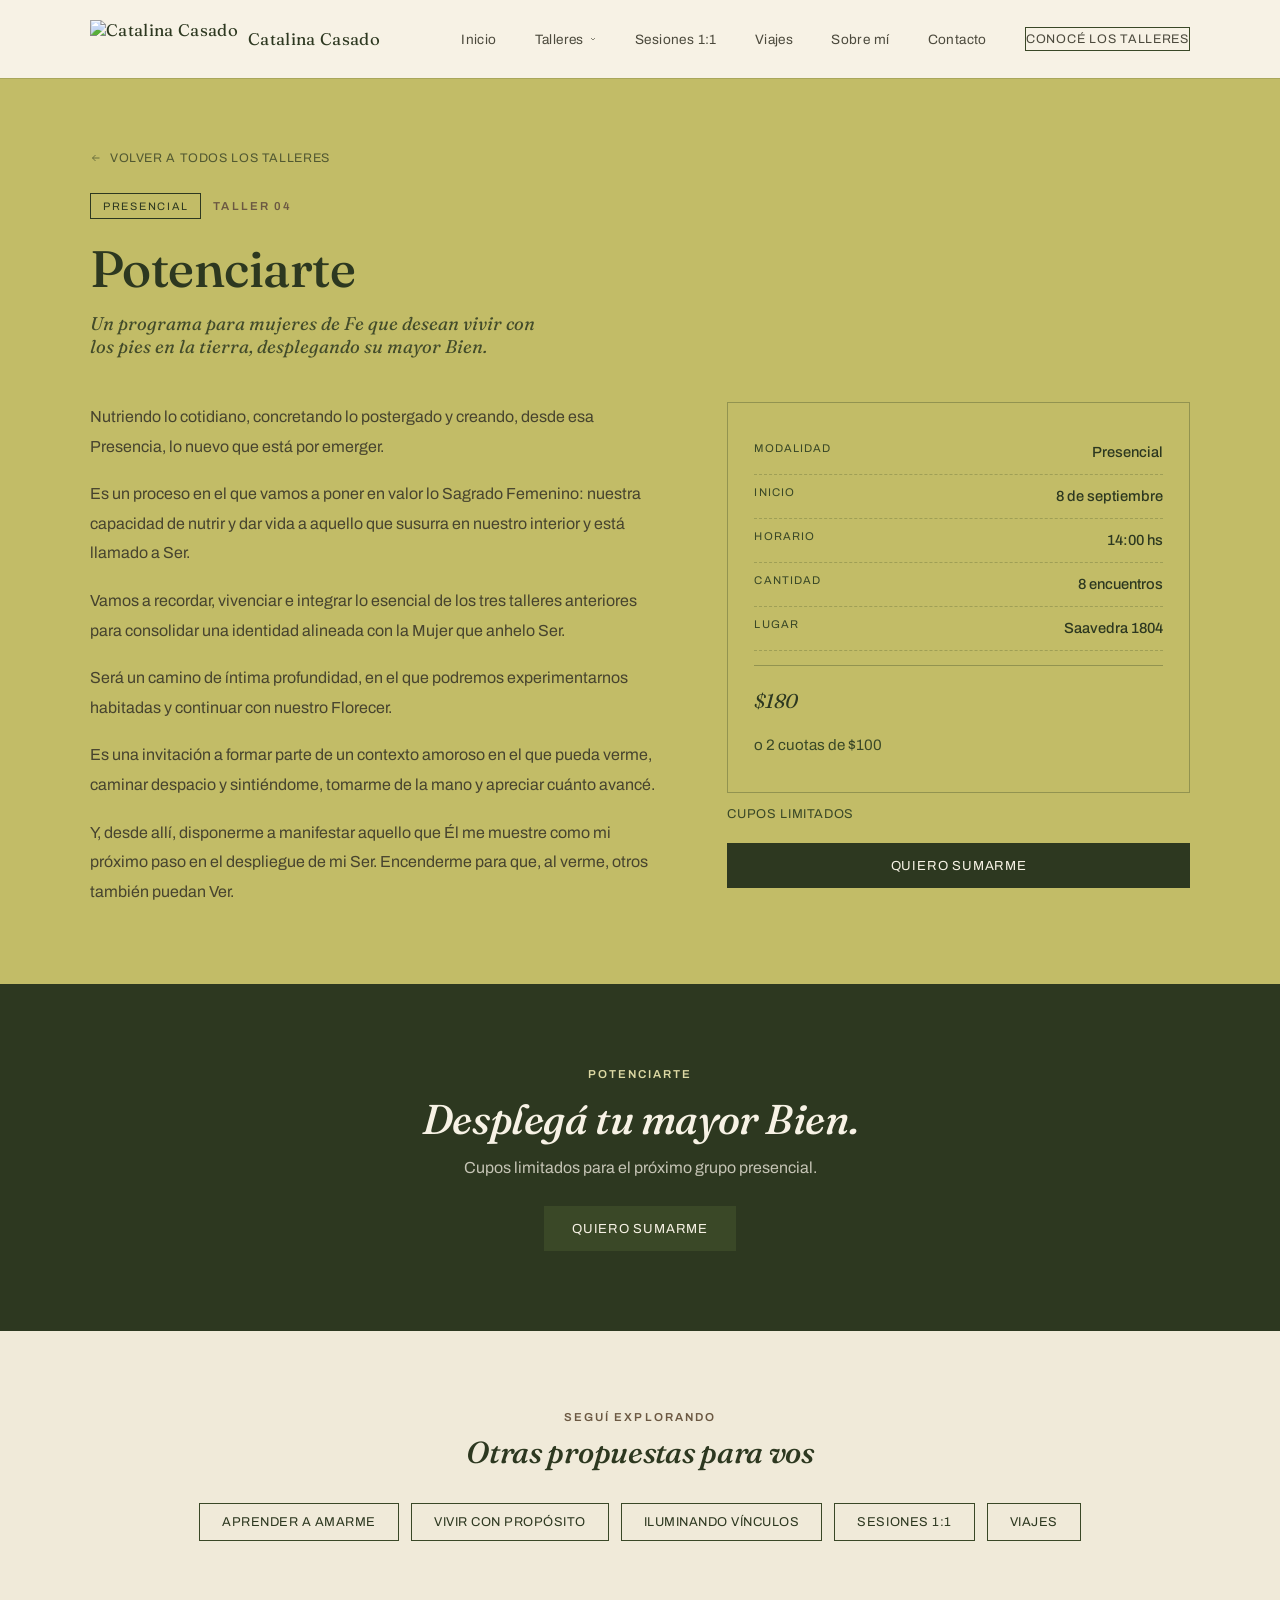
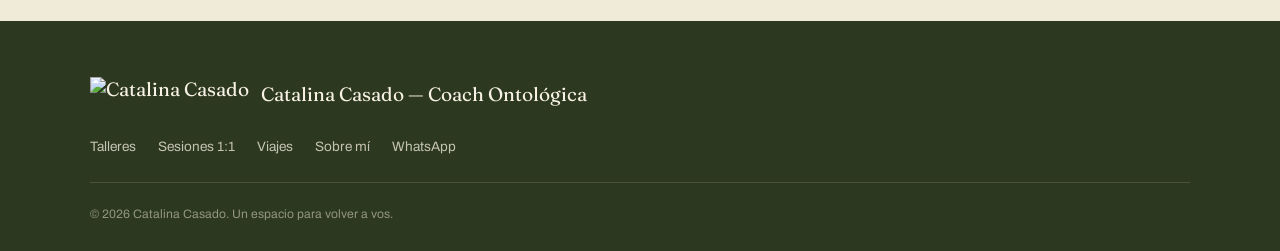
==== potenciarte.html @ c2f6a6dc "Add files via upload" ====
<!DOCTYPE html>
<html lang="es">
<head>
<meta charset="UTF-8">
<meta name="viewport" content="width=device-width, initial-scale=1.0">
<title>Potenciarte — Taller Presencial | Catalina Casado</title>
<meta name="description" content="Programa presencial para mujeres de Fe que desean vivir con los pies en la tierra y desplegar su mayor Bien. 8 encuentros en Saavedra 1804.">
<link rel="preconnect" href="https://fonts.googleapis.com">
<link rel="preconnect" href="https://fonts.gstatic.com" crossorigin>
<link href="https://fonts.googleapis.com/css2?family=Fraunces:ital,opsz,wght@0,9..144,300;0,9..144,400;0,9..144,500;0,9..144,600;1,9..144,400;1,9..144,500&family=Archivo:wght@400;500;600&display=swap" rel="stylesheet">
<link rel="stylesheet" href="styles.css">
</head>
<body>

<!-- ================= HEADER ================= -->
<header id="site-header">
  <div class="wrap">
    <a href="index.html" class="brand">
      <img src="images/logo-dark.png" alt="Catalina Casado">
      Catalina&nbsp;Casado
    </a>
    <nav class="desktop-nav">
      <a href="index.html">Inicio</a>
      <div class="has-dropdown">
        <a href="index.html#elegir">Talleres
          <svg class="caret" viewBox="0 0 24 24" fill="none" stroke="currentColor" stroke-width="2"><path d="M6 9l6 6 6-6"/></svg>
        </a>
        <div class="dropdown-panel">
          <a href="aprender-a-amarme.html">Aprender a AmarMe</a>
          <a href="vivir-con-proposito.html">Vivir con Propósito</a>
          <a href="iluminando-vinculos.html">Iluminando Vínculos</a>
          <a href="potenciarte.html">Potenciarte</a>
        </div>
      </div>
      <a href="sesiones-1-a-1.html">Sesiones 1:1</a>
      <a href="viajes.html">Viajes</a>
      <a href="index.html#sobre-mi">Sobre mí</a>
      <a href="#contacto">Contacto</a>
      <a href="https://wa.link/ipgfh4" target="_blank" rel="noopener" class="cta-ghost">Conocé los talleres</a>
    </nav>
    <button class="burger" id="burger" aria-label="Abrir menú">
      <span></span><span></span><span></span>
    </button>
  </div>
</header>

<div class="mobile-menu" id="mobile-menu">
  <a href="index.html" class="menu-link">Inicio</a>

  <span class="menu-label">Talleres</span>
  <div class="menu-sub">
    <a href="aprender-a-amarme.html">Aprender a AmarMe</a>
    <a href="vivir-con-proposito.html">Vivir con Propósito</a>
    <a href="iluminando-vinculos.html">Iluminando Vínculos</a>
    <a href="potenciarte.html">Potenciarte</a>
  </div>

  <a href="sesiones-1-a-1.html" class="menu-link">Sesiones 1:1</a>
  <a href="viajes.html" class="menu-link">Viajes</a>
  <a href="index.html#sobre-mi" class="menu-link">Sobre mí</a>
  <a href="#contacto" class="menu-link">Contacto</a>
  <a href="https://wa.link/ipgfh4" target="_blank" rel="noopener" class="cta-ghost">Conocé los talleres</a>
</div>

<div id="top"></div>

<!-- ================= HERO DEL TALLER ================= -->
<section class="page-hero taller mustard">
  <div class="wrap">
    <a href="index.html#elegir" class="back-link"><svg viewBox="0 0 24 24" fill="none" stroke="currentColor" stroke-width="1.5"><path d="M5 12h14M13 6l6 6-6 6"/></svg> Volver a todos los talleres</a>
    <div class="taller-head reveal">
      <div class="tag-row">
        <span class="badge">Presencial</span>
        <span class="eyebrow">Taller 04</span>
      </div>
      <h1 class="serif" style="font-size:clamp(2.2rem,6.5vw,3.2rem);font-weight:500;">Potenciarte</h1>
      <p class="subline">Un programa para mujeres de Fe que desean vivir con los pies en la tierra, desplegando su mayor Bien.</p>
    </div>

    <div class="taller-body">
      <div class="taller-left reveal">
        <div class="taller-text">
          <p>Nutriendo lo cotidiano, concretando lo postergado y creando, desde esa Presencia, lo nuevo que está por emerger.</p>
          <p>Es un proceso en el que vamos a poner en valor lo Sagrado Femenino: nuestra capacidad de nutrir y dar vida a aquello que susurra en nuestro interior y está llamado a Ser.</p>
          <p>Vamos a recordar, vivenciar e integrar lo esencial de los tres talleres anteriores para consolidar una identidad alineada con la Mujer que anhelo Ser.</p>
          <p>Será un camino de íntima profundidad, en el que podremos experimentarnos habitadas y continuar con nuestro Florecer.</p>
          <p>Es una invitación a formar parte de un contexto amoroso en el que pueda verme, caminar despacio y sintiéndome, tomarme de la mano y apreciar cuánto avancé.</p>
          <p>Y, desde allí, disponerme a manifestar aquello que Él me muestre como mi próximo paso en el despliegue de mi Ser. Encenderme para que, al verme, otros también puedan Ver.</p>
        </div>
      </div>

      <div class="taller-right reveal">
        <div class="details-card">
          <div class="drow"><span class="dlabel">Modalidad</span><span class="dval">Presencial</span></div>
          <div class="drow"><span class="dlabel">Inicio</span><span class="dval">8 de septiembre</span></div>
          <div class="drow"><span class="dlabel">Horario</span><span class="dval">14:00 hs</span></div>
          <div class="drow"><span class="dlabel">Cantidad</span><span class="dval">8 encuentros</span></div>
          <div class="drow"><span class="dlabel">Lugar</span><span class="dval">Saavedra 1804</span></div>
          <div class="price-line">$180<br><span style="font-size:.95rem;font-style:normal;font-family:'Archivo',sans-serif;color:var(--olive-dark);">o 2 cuotas de $100</span></div>
        </div>
        <p style="margin-top:14px;font-size:.8rem;letter-spacing:.05em;text-transform:uppercase;color:var(--olive-dark);">Cupos limitados</p>
        <a href="https://wa.link/ipgfh4" target="_blank" rel="noopener" class="btn-primary" style="margin-top:22px;width:100%;justify-content:center;background:var(--olive-darker);">
          Quiero sumarme
        </a>
      </div>
    </div>
  </div>
</section>

<!-- ================= CTA FINAL ================= -->
<section class="page-cta-band">
  <div class="wrap">
    <span class="eyebrow">Potenciarte</span>
    <h2>Desplegá tu mayor Bien.</h2>
    <p>Cupos limitados para el próximo grupo presencial.</p>
    <a href="https://wa.link/ipgfh4" target="_blank" rel="noopener" class="btn-primary">Quiero sumarme</a>
  </div>
</section>

<!-- ================= OTRAS PROPUESTAS ================= -->
<section class="more-props">
  <div class="wrap">
    <span class="eyebrow">Seguí explorando</span>
    <h3>Otras propuestas para vos</h3>
    <div class="prop-links">
      <a class="prop-pill" href="aprender-a-amarme.html">Aprender a AmarMe</a>
      <a class="prop-pill" href="vivir-con-proposito.html">Vivir con Propósito</a>
      <a class="prop-pill" href="iluminando-vinculos.html">Iluminando Vínculos</a>
      <a class="prop-pill" href="sesiones-1-a-1.html">Sesiones 1:1</a>
      <a class="prop-pill" href="viajes.html">Viajes</a>
    </div>
  </div>
</section>

<!-- ================= FOOTER ================= -->
<footer id="contacto">
  <div class="wrap">
    <div class="fbrand">
      <img src="images/logo-white.png" alt="Catalina Casado">
      Catalina Casado — Coach Ontológica
    </div>
    <nav>
      <a href="index.html#elegir">Talleres</a>
      <a href="sesiones-1-a-1.html">Sesiones 1:1</a>
      <a href="viajes.html">Viajes</a>
      <a href="index.html#sobre-mi">Sobre mí</a>
      <a href="https://wa.link/ipgfh4" target="_blank" rel="noopener">WhatsApp</a>
    </nav>
    <div class="bottom">
      <span>© 2026 Catalina Casado. Un espacio para volver a vos.</span>
    </div>
  </div>
</footer>

<!-- ================= WHATSAPP FLOAT ================= -->
<a href="https://wa.link/ipgfh4" target="_blank" rel="noopener" class="wa-float" aria-label="Escribinos por WhatsApp">
  <svg viewBox="0 0 24 24" fill="currentColor"><path d="M12.04 2C6.58 2 2.13 6.45 2.13 11.91c0 1.75.46 3.45 1.32 4.95L2.05 22l5.25-1.38a9.9 9.9 0 0 0 4.74 1.2h.01c5.46 0 9.9-4.45 9.9-9.91 0-2.65-1.03-5.14-2.9-7.01A9.87 9.87 0 0 0 12.04 2zm5.8 14.1c-.24.68-1.4 1.3-1.93 1.36-.5.06-1.1.09-1.78-.11a16.3 16.3 0 0 1-1.6-.6c-2.8-1.2-4.63-4.04-4.77-4.23-.14-.19-1.14-1.52-1.14-2.9 0-1.38.72-2.06.98-2.34.26-.28.56-.35.75-.35.19 0 .38 0 .54.01.18.01.42-.07.65.5.24.58.8 2 .87 2.14.07.14.12.31.02.5-.1.19-.15.31-.3.48-.15.17-.3.37-.44.5-.14.14-.3.29-.13.57.17.28.75 1.24 1.62 2.01 1.11.99 2.05 1.3 2.33 1.44.28.14.45.12.61-.07.17-.19.7-.82.89-1.1.19-.28.38-.23.63-.14.26.1 1.65.78 1.93.92.28.14.47.21.54.33.07.12.07.68-.17 1.36z"/></svg>
</a>

<script src="script.js"></script>
</body>
</html>
---- styles.css ----
:root{
    --olive-dark:#3a4827;
    --olive-darker:#2d3820;
    --mustard:#c2bc67;
    --mustard-soft:#dcd8a3;
    --cream:#f7f2e5;
    --cream-2:#f0ead9;
    --earth:#6b5842;
    --earth-2:#8a6f52;
    --ink:#2c2a22;
    --ink-soft:#4c4a3d;
    --line: rgba(58,72,39,0.18);
    --line-cream: rgba(247,242,229,0.28);
    --radius: 2px;
  }

  *{margin:0;padding:0;box-sizing:border-box;}
  html{scroll-behavior:smooth;}
  body{
    background:var(--cream);
    color:var(--ink);
    font-family:'Archivo', sans-serif;
    -webkit-font-smoothing:antialiased;
    overflow-x:hidden;
  }
  section{ scroll-margin-top: 84px; }

  h1,h2,h3,h4,.serif{
    font-family:'Fraunces', serif;
    font-weight:500;
    letter-spacing:-0.01em;
    color:var(--olive-darker);
  }

  img{max-width:100%;display:block;}
  a{color:inherit;text-decoration:none;}

  .eyebrow{
    font-family:'Archivo',sans-serif;
    font-size:.72rem;
    letter-spacing:.18em;
    text-transform:uppercase;
    color:var(--earth);
    font-weight:600;
  }

  .wrap{
    max-width:1180px;
    margin:0 auto;
    padding:0 24px;
  }

  /* ---------- reveal on scroll ---------- */
  .reveal{
    opacity:0;
    transform:translateY(22px);
    transition:opacity .9s cubic-bezier(.2,.7,.2,1), transform .9s cubic-bezier(.2,.7,.2,1);
  }
  .reveal.is-visible{opacity:1;transform:translateY(0);}
  @media (prefers-reduced-motion: reduce){
    .reveal{opacity:1;transform:none;transition:none;}
    html{scroll-behavior:auto;}
  }

  /* ---------- flourish signature ---------- */
  .flourish{
    width:26px;height:26px;
    display:inline-block;
    opacity:.85;
  }
  .flourish path{ fill:currentColor; }
  .divider{
    display:flex;
    align-items:center;
    gap:14px;
    color:var(--earth);
    margin:0 auto;
  }
  .divider .rule{
    flex:1;
    height:1px;
    background:var(--line);
    max-width:64px;
  }

  /* ================= HEADER ================= */
  header{
    position:fixed;top:0;left:0;right:0;
    z-index:100;
    background:var(--cream);
    box-shadow:0 1px 0 var(--line);
    transition:box-shadow .4s ease, padding .4s ease;
    padding:20px 0;
  }
  header.scrolled{
    box-shadow:0 1px 0 var(--line), 0 4px 16px rgba(45,56,32,0.06);
    padding:14px 0;
  }
  header .wrap{
    display:flex;align-items:center;justify-content:space-between;
  }
  .brand{
    display:flex;align-items:center;gap:10px;
    font-family:'Fraunces',serif;
    font-size:1.05rem;
    letter-spacing:.02em;
    color:var(--olive-darker);
  }
  .brand img{
    height:38px;width:auto;
    object-fit:contain;
    transition:height .4s ease;
  }
  header.scrolled .brand img{height:30px;}

  nav.desktop-nav{
    display:none;
    align-items:center;
    gap:38px;
    font-size:.85rem;
    letter-spacing:.03em;
  }
  nav.desktop-nav a{
    position:relative;
    padding:4px 0;
    color:var(--ink-soft);
  }
  nav.desktop-nav a::after{
    content:'';
    position:absolute;left:0;bottom:0;
    width:0%;height:1px;
    background:var(--olive-dark);
    transition:width .35s ease;
  }
  nav.desktop-nav a:hover::after{width:100%;}
  nav.desktop-nav a:hover{color:var(--olive-darker);}

  .cta-ghost{
    border:1px solid var(--olive-dark);
    padding:9px 20px;
    font-size:.78rem;
    letter-spacing:.06em;
    text-transform:uppercase;
    color:var(--olive-darker);
    transition:background .3s ease, color .3s ease;
    white-space:nowrap;
  }
  .cta-ghost:hover{background:var(--olive-dark);color:var(--cream);}

  .burger{
    display:flex;flex-direction:column;justify-content:center;gap:5px;
    width:30px;height:24px;
    background:none;border:none;cursor:pointer;
  }
  .burger span{
    display:block;height:1px;background:var(--olive-darker);width:100%;
    transition:transform .3s ease, opacity .3s ease;
  }
  .burger.open span:nth-child(1){transform:translateY(6px) rotate(45deg);}
  .burger.open span:nth-child(2){opacity:0;}
  .burger.open span:nth-child(3){transform:translateY(-6px) rotate(-45deg);}

  .mobile-menu{
    position:fixed;inset:0;
    background:var(--cream);
    z-index:99;
    display:flex;flex-direction:column;
    align-items:flex-start;justify-content:center;
    gap:28px;
    padding:40px;
    transform:translateY(-100%);
    transition:transform .5s cubic-bezier(.2,.7,.2,1);
  }
  .mobile-menu.open{transform:translateY(0);}
  .mobile-menu a{
    font-family:'Fraunces',serif;
    font-size:1.9rem;
    color:var(--olive-darker);
  }
  .mobile-menu .cta-ghost{margin-top:12px;font-size:.72rem;padding:12px 18px;white-space:normal;text-align:center;}

  /* ================= HERO ================= */
  .hero{
    padding-top:120px;
    display:flex;flex-direction:column;
  }
  .hero .wrap{
    display:flex;flex-direction:column;gap:36px;
  }
  .hero-copy{order:2;}
  .hero-copy h1{
    font-size:clamp(2.1rem, 6.5vw, 3.4rem);
    line-height:1.12;
    max-width:14ch;
    font-weight:500;
  }
  .hero-copy p{
    margin-top:22px;
    max-width:46ch;
    font-size:1.03rem;
    line-height:1.75;
    color:var(--ink-soft);
  }
  .hero-copy .btn-primary{margin-top:32px;}
  .hero-img{
    order:1;
    width:100%;
    overflow:hidden;
    aspect-ratio: 4/5;
  }
  .hero-img img{
    width:100%;height:100%;object-fit:cover;object-position:top center;
  }

  .btn-primary{
    display:inline-flex;align-items:center;gap:10px;
    background:var(--olive-dark);
    color:var(--cream);
    padding:15px 28px;
    font-size:.82rem;
    letter-spacing:.06em;
    text-transform:uppercase;
    transition:background .3s ease, transform .3s ease;
  }
  .btn-primary:hover{background:var(--olive-darker);transform:translateX(3px);}
  .btn-primary svg{width:14px;height:14px;flex-shrink:0;}

  .btn-line{
    display:inline-flex;align-items:center;gap:9px;
    font-size:.82rem;letter-spacing:.05em;text-transform:uppercase;
    color:var(--olive-darker);
    border-bottom:1px solid var(--olive-dark);
    padding-bottom:4px;
    transition:gap .3s ease, opacity .3s ease;
  }
  .btn-line:hover{gap:15px;}
  .btn-line.on-dark{color:var(--cream);border-color:var(--mustard-soft);}

  /* ================= INTRO ================= */
  .intro{padding:96px 0;}
  .intro .grid{
    display:flex;flex-direction:column;gap:44px;
  }
  .intro-img{aspect-ratio:4/5;overflow:hidden;}
  .intro-img img{width:100%;height:100%;object-fit:cover;object-position:top;}
  .intro-copy h2{
    font-size:clamp(1.7rem,4.5vw,2.3rem);
    margin-top:14px;
    font-style:italic;
    font-weight:400;
  }
  .intro-copy p{
    margin-top:24px;
    font-size:1.02rem;
    line-height:1.8;
    color:var(--ink-soft);
    max-width:52ch;
  }
  .intro-copy p.closing{
    margin-top:18px;
    font-family:'Fraunces',serif;
    font-style:italic;
    color:var(--olive-darker);
    font-size:1.15rem;
  }

  /* ================= SOBRE MÍ ================= */
  .about{
    padding:20px 0 100px;
  }
  .about-inner{
    max-width:640px;
    margin:0 auto;
    text-align:center;
  }
  .about-inner h2{
    font-size:clamp(1.9rem,5vw,2.5rem);
    font-style:italic;
    font-weight:500;
    margin-top:12px;
  }
  .about-inner p{
    margin-top:22px;
    font-size:1.03rem;
    line-height:1.85;
    color:var(--ink-soft);
    text-align:left;
  }

  /* ================= ELEGÍ TU TALLER ================= */
  .choose{
    background:var(--olive-dark);
    color:var(--cream);
    padding:96px 0 60px;
  }
  .choose .eyebrow{color:var(--mustard-soft);}
  .choose h2{
    color:var(--cream);
    font-size:clamp(1.9rem,5.5vw,2.7rem);
    max-width:16ch;
    margin-top:14px;
    font-weight:500;
    font-style:italic;
  }
  .taller-index{margin-top:56px;border-top:1px solid var(--line-cream);}
  .taller-row{
    border-bottom:1px solid var(--line-cream);
    padding:28px 0;
    display:flex;
    flex-direction:column;
    gap:14px;
    transition:padding .35s ease;
  }
  .taller-row .row-top{
    display:flex;align-items:baseline;gap:18px;
  }
  .taller-row .num{
    font-family:'Fraunces',serif;
    font-size:1rem;
    color:var(--mustard-soft);
    font-weight:400;
  }
  .taller-row h3{
    color:var(--cream);
    font-size:clamp(1.35rem,4vw,1.9rem);
    font-weight:500;
  }
  .taller-row .modality{
    font-size:.7rem;letter-spacing:.16em;text-transform:uppercase;
    color:var(--mustard-soft);
  }
  .taller-row .modality.online{color:#e7e3bd;font-weight:600;}
  .taller-row .row-bottom{
    display:flex;justify-content:space-between;align-items:center;
  }
  .taller-row:hover{padding-left:8px;}

  /* ================= TALLER DETAIL SECTIONS ================= */
  .taller{
    padding:96px 0;
  }
  .taller.cream{background:var(--cream);}
  .taller.beige{background:var(--cream-2);}
  .taller.olive{background:var(--olive-dark);color:var(--cream);}
  .taller.olive h2, .taller.olive h3{color:var(--cream);}
  .taller.mustard{background:var(--mustard);color:var(--olive-darker);}

  .taller-head{margin-bottom:44px;}
  .taller-head .tag-row{display:flex;gap:12px;align-items:center;margin-bottom:18px;flex-wrap:wrap;}
  .badge{
    font-size:.68rem;letter-spacing:.16em;text-transform:uppercase;
    padding:6px 12px;border:1px solid currentColor;
  }
  .badge.solid{background:var(--olive-dark);color:var(--cream);border-color:var(--olive-dark);}
  .taller-head h2{
    font-size:clamp(2rem,6vw,2.9rem);
    font-weight:500;
  }
  .taller-head .subline{
    font-family:'Fraunces',serif;
    font-style:italic;
    font-size:1.15rem;
    margin-top:12px;
    max-width:38ch;
    color:var(--earth);
  }
  .taller.olive .taller-head .subline{color:var(--mustard-soft);}
  .taller.mustard .taller-head .subline{color:var(--olive-darker);opacity:.85;}

  .taller-body{
    display:flex;flex-direction:column;gap:48px;
  }

  .details-card{
    border:1px solid var(--line);
    padding:28px 26px;
    font-size:.92rem;
    line-height:2.1;
  }
  .taller.olive .details-card{border-color:var(--line-cream);}
  .taller.mustard .details-card{border-color:rgba(58,72,39,0.35);}
  .details-card .drow{
    display:flex;justify-content:space-between;gap:16px;
    border-bottom:1px dashed var(--line);
    padding:6px 0;
  }
  .taller.olive .details-card .drow{border-bottom-color:var(--line-cream);}
  .taller.mustard .details-card .drow{border-bottom-color:rgba(58,72,39,0.25);}
  .details-card .drow:last-child{border-bottom:none;}
  .details-card .dlabel{
    font-size:.7rem;letter-spacing:.1em;text-transform:uppercase;
    color:var(--earth);
    flex-shrink:0;
  }
  .taller.olive .details-card .dlabel{color:var(--mustard-soft);}
  .taller.mustard .details-card .dlabel{color:var(--olive-dark);}
  .details-card .dval{text-align:right;font-weight:500;}
  .details-card .price-line{
    margin-top:14px;padding-top:14px;
    border-top:1px solid var(--line);
    font-family:'Fraunces',serif;
    font-size:1.25rem;
    font-style:italic;
  }
  .taller.olive .details-card .price-line{border-top-color:var(--line-cream);}
  .taller.mustard .details-card .price-line{border-top-color:rgba(58,72,39,0.35);}
  .discount-flag{
    display:inline-block;
    font-size:.65rem;letter-spacing:.1em;text-transform:uppercase;
    background:var(--earth);color:var(--cream);
    padding:3px 8px;margin-bottom:6px;
  }

  .taller-text p{
    font-size:1rem;line-height:1.85;
    color:var(--ink-soft);
    margin-bottom:18px;
  }
  .taller.olive .taller-text p{color:rgba(247,242,229,0.86);}
  .taller.mustard .taller-text p{color:rgba(44,42,34,0.82);}
  .taller-text ul{
    margin:22px 0;padding-left:0;list-style:none;
  }
  .taller-text ul li{
    position:relative;
    padding-left:22px;
    margin-bottom:13px;
    font-size:.98rem;
    line-height:1.65;
    color:var(--ink-soft);
  }
  .taller.olive .taller-text ul li{color:rgba(247,242,229,0.86);}
  .taller-text ul li::before{
    content:'—';
    position:absolute;left:0;top:0;
    color:var(--earth);
  }
  .taller.olive .taller-text ul li::before{color:var(--mustard-soft);}

  .taller-photo{
    aspect-ratio:4/5;overflow:hidden;
  }
  .taller-photo img{width:100%;height:100%;object-fit:cover;}

  .pull{
    font-family:'Fraunces',serif;font-style:italic;font-weight:400;
    font-size:clamp(1.4rem,4vw,1.9rem);
    line-height:1.5;
    text-align:center;
    max-width:22ch;
    margin:8px auto 0;
  }

  /* ================= FINAL CTA ================= */
  .final{
    position:relative;
    min-height:88vh;
    display:flex;align-items:flex-end;
    overflow:hidden;
  }
  .final img{
    position:absolute;inset:0;
    width:100%;height:100%;object-fit:cover;object-position:center 15%;
  }
  .final::after{
    content:'';
    position:absolute;inset:0;
    background:linear-gradient(180deg, rgba(30,38,22,0.62) 0%, rgba(30,38,22,0.58) 45%, rgba(24,30,17,0.93) 100%);
  }
  .final .wrap{position:relative;z-index:2;padding-bottom:80px;padding-top:80px;}
  .final h2{
    color:var(--cream);
    font-size:clamp(2.1rem,7vw,3.6rem);
    font-style:italic;
    font-weight:500;
    max-width:16ch;
  }
  .final p{
    color:var(--mustard-soft);
    margin-top:16px;
    font-size:1.05rem;
    max-width:36ch;
  }
  .final .btn-primary{margin-top:34px;background:var(--cream);color:var(--olive-darker);}
  .final .btn-primary:hover{background:var(--mustard-soft);}

  /* ================= FOOTER ================= */
  footer{
    background:var(--olive-darker);
    color:rgba(247,242,229,0.75);
    padding:56px 0 30px;
    font-size:.85rem;
  }
  footer .wrap{
    display:flex;flex-direction:column;gap:28px;
  }
  footer .fbrand{
    display:flex;align-items:center;gap:12px;
    font-family:'Fraunces',serif;font-size:1.2rem;color:var(--cream);
  }
  footer .fbrand img{height:34px;width:auto;object-fit:contain;}
  footer nav{display:flex;flex-wrap:wrap;gap:22px;}
  footer .bottom{
    display:flex;flex-direction:column;gap:10px;
    padding-top:24px;border-top:1px solid rgba(247,242,229,0.14);
    font-size:.76rem;color:rgba(247,242,229,0.5);
  }

  /* ================= WHATSAPP FLOAT (mobile) ================= */
  .wa-float{
    position:fixed;
    right:18px;bottom:18px;
    z-index:90;
    width:54px;height:54px;
    border-radius:50%;
    background:var(--olive-dark);
    display:flex;align-items:center;justify-content:center;
    box-shadow:0 6px 18px rgba(45,56,32,0.35);
    transition:transform .3s ease;
  }
  .wa-float:hover{transform:scale(1.06);}
  .wa-float svg{width:24px;height:24px;color:var(--cream);}
  @media (min-width:900px){
    .wa-float{display:none;}
  }

  /* ================= DESKTOP ================= */
  @media (min-width:900px){
    .wrap{padding:0 40px;}
    nav.desktop-nav{display:flex;}
    .burger{display:none;}

    .hero{padding-top:110px;min-height:100vh;display:flex;align-items:center;}
    .hero .wrap{
      flex-direction:row-reverse;
      align-items:center;
      gap:64px;
    }
    .hero-copy{order:0;flex:1;}
    .hero-img{order:0;flex:1;aspect-ratio:3/4;max-height:82vh;}

    .intro .grid{flex-direction:row;align-items:center;gap:80px;}
    .intro-img{flex:0 0 40%;}
    .intro-copy{flex:1;}

    .taller-index{margin-top:64px;}
    .taller-row{flex-direction:row;align-items:center;justify-content:space-between;padding:36px 0;}
    .taller-row .row-top{flex:1;}
    .taller-row .row-bottom{flex:0 0 auto;gap:26px;}

    .taller-body{flex-direction:row;gap:72px;align-items:flex-start;}
    .taller-body.reverse{flex-direction:row-reverse;}
    .taller-left{flex:1.1;}
    .taller-right{flex:0.9;position:sticky;top:110px;}
    .taller-photo{aspect-ratio:3/4;}

    .final{min-height:78vh;}
  }

  @media (min-width:1200px){
    .hero-copy h1{max-width:15ch;}
  }

/* ================================================================
   NUEVO — MULTI-PÁGINA: dropdown, testimonios, cross-nav, subpáginas
   ================================================================ */

/* ---------- header: dropdown "Talleres" (desktop) ---------- */
nav.desktop-nav .has-dropdown{position:relative;}
nav.desktop-nav .has-dropdown > a{display:inline-flex;align-items:center;gap:5px;}
nav.desktop-nav .has-dropdown .caret{width:8px;height:8px;transition:transform .3s ease;}
nav.desktop-nav .has-dropdown:hover .caret{transform:rotate(180deg);}
.dropdown-panel{
  position:absolute;top:100%;left:50%;transform:translateX(-50%) translateY(6px);
  background:var(--cream);
  border:1px solid var(--line);
  box-shadow:0 12px 30px rgba(45,56,32,0.10);
  padding:10px;
  min-width:220px;
  display:flex;flex-direction:column;
  opacity:0;visibility:hidden;
  transition:opacity .25s ease, transform .25s ease, visibility .25s ease;
  z-index:50;
}
nav.desktop-nav .has-dropdown:hover .dropdown-panel,
nav.desktop-nav .has-dropdown:focus-within .dropdown-panel{
  opacity:1;visibility:visible;transform:translateX(-50%) translateY(0);
}
.dropdown-panel a{
  padding:10px 14px;font-size:.82rem;color:var(--ink-soft);white-space:nowrap;
}
.dropdown-panel a::after{display:none;}
.dropdown-panel a:hover{background:var(--cream-2);color:var(--olive-darker);}

/* ---------- mobile menu: adjustments for more items ---------- */
.mobile-menu{
  justify-content:flex-start;
  overflow-y:auto;
  padding:110px 32px 40px;
  gap:18px;
}
.mobile-menu a.menu-link{font-size:1.5rem;}
.mobile-menu .menu-sub{
  display:flex;flex-direction:column;gap:14px;
  padding-left:6px;margin-top:-6px;margin-bottom:4px;
}
.mobile-menu .menu-sub a{
  font-family:'Archivo',sans-serif;
  font-size:.92rem;
  letter-spacing:.02em;
  color:var(--ink-soft);
}
.mobile-menu .menu-label{
  font-family:'Fraunces',serif;font-size:1.5rem;color:var(--olive-darker);
}

/* ---------- cross-nav: "otras propuestas" ---------- */
.more-props{
  padding:80px 0;
  background:var(--cream-2);
  text-align:center;
}
.more-props .eyebrow{display:block;}
.more-props h3{
  font-size:clamp(1.4rem,4vw,1.9rem);
  font-style:italic;font-weight:500;
  margin-top:10px;
}
.prop-links{
  display:flex;flex-wrap:wrap;justify-content:center;
  gap:12px;margin-top:32px;
}
.prop-pill{
  border:1px solid var(--olive-dark);
  padding:11px 22px;
  font-size:.8rem;letter-spacing:.04em;text-transform:uppercase;
  color:var(--olive-darker);
  transition:background .3s ease, color .3s ease;
}
.prop-pill:hover{background:var(--olive-dark);color:var(--cream);}

/* ---------- subpage hero (talleres individuales) ---------- */
.page-hero{
  padding:150px 0 60px;
}
.page-hero .back-link{
  display:inline-flex;align-items:center;gap:8px;
  font-size:.78rem;letter-spacing:.05em;text-transform:uppercase;
  color:inherit;opacity:.75;
  margin-bottom:28px;
}
.page-hero .back-link svg{width:12px;height:12px;transform:rotate(180deg);}
.page-hero .back-link:hover{opacity:1;}

/* ---------- CTA band (mid/final, sin foto) ---------- */
.page-cta-band{
  background:var(--olive-darker);
  color:var(--cream);
  padding:80px 0;
  text-align:center;
}
.page-cta-band .eyebrow{color:var(--mustard-soft);}
.page-cta-band h2{
  color:var(--cream);font-style:italic;font-weight:500;
  font-size:clamp(1.8rem,5vw,2.6rem);
  max-width:20ch;margin:12px auto 0;
}
.page-cta-band p{
  color:rgba(247,242,229,0.75);
  margin-top:14px;font-size:1rem;max-width:40ch;margin-left:auto;margin-right:auto;
}
.page-cta-band .btn-primary{margin-top:30px;}

/* ================= TESTIMONIOS (carrusel) ================= */
.testimonials{padding:90px 0;}
.testimonials.on-cream{background:var(--cream);}
.testimonials.on-beige{background:var(--cream-2);}
.testimonials-head{margin-bottom:40px;}
.testimonials-head h2{
  font-size:clamp(1.6rem,4.5vw,2.2rem);
  font-style:italic;font-weight:500;margin-top:10px;
}
.carousel-wrap{position:relative;}
.carousel{
  display:flex;gap:20px;
  overflow-x:auto;
  scroll-snap-type:x proximity;
  padding:6px 4px 22px;
  scrollbar-width:thin;
  scrollbar-color:var(--earth-2) transparent;
  margin:0 -24px;
  padding-left:24px;padding-right:24px;
}
.carousel::-webkit-scrollbar{height:5px;}
.carousel::-webkit-scrollbar-thumb{background:rgba(107,88,66,0.35);border-radius:4px;}
.t-card{
  flex:0 0 auto;
  width:82vw;
  max-width:340px;
  scroll-snap-align:start;
  background:var(--cream);
  border:1px solid var(--line);
  padding:26px 24px;
  display:flex;flex-direction:column;
}
.testimonials.on-beige .t-card{background:var(--cream);}
.t-mark{
  font-family:'Fraunces',serif;font-style:italic;font-size:2.2rem;
  color:var(--mustard);line-height:1;margin-bottom:6px;
}
.t-quote{
  font-size:.94rem;line-height:1.72;color:var(--ink-soft);
  display:-webkit-box;-webkit-line-clamp:7;-webkit-box-orient:vertical;overflow:hidden;
}
.t-card.expanded .t-quote{-webkit-line-clamp:unset;overflow:visible;}
.t-more{
  align-self:flex-start;margin-top:12px;
  font-size:.72rem;letter-spacing:.08em;text-transform:uppercase;
  color:var(--earth);border-bottom:1px solid var(--earth);padding-bottom:2px;
  background:none;border-top:none;border-left:none;border-right:none;
  cursor:pointer;font-family:'Archivo',sans-serif;
}
.t-more[hidden]{display:none;}
.t-name{
  margin-top:16px;padding-top:14px;border-top:1px solid var(--line);
  font-size:.72rem;letter-spacing:.14em;text-transform:uppercase;
  color:var(--olive-dark);font-weight:600;
}
.car-controls{
  display:flex;justify-content:center;gap:14px;margin-top:20px;
}
.car-btn{
  width:40px;height:40px;border-radius:50%;
  border:1px solid var(--olive-dark);
  background:none;color:var(--olive-darker);
  display:flex;align-items:center;justify-content:center;
  cursor:pointer;transition:background .3s ease, color .3s ease;
}
.car-btn:hover{background:var(--olive-dark);color:var(--cream);}
.car-btn svg{width:16px;height:16px;}

/* ================= VIAJES (sensorial) ================= */
.viaje-hero{
  position:relative;min-height:92vh;display:flex;align-items:flex-end;overflow:hidden;
}
.viaje-hero img{position:absolute;inset:0;width:100%;height:100%;object-fit:cover;object-position:center 25%;}
.viaje-hero::after{
  content:'';position:absolute;inset:0;
  background:linear-gradient(180deg, rgba(30,38,22,0.35) 0%, rgba(30,38,22,0.30) 50%, rgba(24,30,17,0.88) 100%);
}
.viaje-hero .wrap{position:relative;z-index:2;padding:150px 0 70px;}
.viaje-hero .eyebrow{color:var(--mustard-soft);}
.viaje-hero h1{
  color:var(--cream);font-style:italic;font-weight:500;
  font-size:clamp(2rem,6vw,3.2rem);max-width:16ch;margin-top:14px;
}
.viaje-hero p{color:rgba(247,242,229,0.82);margin-top:18px;max-width:44ch;font-size:1.02rem;line-height:1.7;}

.viaje-breath{padding:100px 0;text-align:center;}
.viaje-breath p{
  font-family:'Fraunces',serif;font-style:italic;font-weight:400;
  font-size:clamp(1.3rem,3.6vw,1.7rem);
  color:var(--olive-darker);
  max-width:26ch;margin:0 auto;line-height:1.55;
}

.viaje-experience{padding:90px 0;}
.viaje-experience.alt{background:var(--cream-2);}
.viaje-experience .wrap{
  display:flex;flex-direction:column;gap:20px;text-align:center;align-items:center;
}
.viaje-experience .dates{
  font-family:'Fraunces',serif;font-style:italic;
  font-size:clamp(1.5rem,4.5vw,2rem);
  color:var(--earth);
}
.viaje-experience h2{
  font-size:clamp(2rem,6vw,3rem);font-weight:500;
}
.viaje-experience p.lead{
  max-width:44ch;color:var(--ink-soft);font-size:1.02rem;line-height:1.75;
}

.viaje-photo-band{width:100%;overflow:hidden;max-height:78vh;}
.viaje-photo-band img{width:100%;height:100%;object-fit:cover;display:block;}

/* ================= SESIONES 1:1 ================= */
.sesiones-hero{padding:150px 0 0;}
.sesiones-hero .wrap.grid{
  display:flex;flex-direction:column;gap:40px;
}
.sesiones-img{aspect-ratio:4/5;overflow:hidden;}
.sesiones-img img{width:100%;height:100%;object-fit:cover;object-position:top;}
.sesiones-copy h1{
  font-size:clamp(2rem,6vw,2.9rem);font-style:italic;font-weight:500;margin-top:12px;
}
.sesiones-copy p{margin-top:20px;font-size:1.03rem;line-height:1.8;color:var(--ink-soft);max-width:48ch;}
.sesiones-copy .modality-line{
  margin-top:18px;font-size:.8rem;letter-spacing:.1em;text-transform:uppercase;color:var(--earth);
}
.sesiones-copy .btn-primary{margin-top:30px;}
.sesiones-bottom{padding:70px 0 100px;}

/* ================= HOME: teasers Sesiones / Viajes ================= */
.teasers{padding:90px 0;background:var(--cream-2);}
.teasers .wrap{display:flex;flex-direction:column;gap:20px;}
.teaser-card{
  border:1px solid var(--line);
  background:var(--cream);
  padding:40px 32px;
  display:flex;flex-direction:column;gap:14px;
}
.teaser-card .eyebrow{color:var(--earth);}
.teaser-card h3{font-size:clamp(1.5rem,4.5vw,1.9rem);font-style:italic;font-weight:500;}
.teaser-card p{color:var(--ink-soft);font-size:.98rem;line-height:1.7;max-width:46ch;}
.teaser-card .modality-line{font-size:.76rem;letter-spacing:.08em;text-transform:uppercase;color:var(--earth);}
.teaser-card .teaser-actions{display:flex;flex-wrap:wrap;gap:16px;align-items:center;margin-top:6px;}
.teaser-card.photo{padding:0;overflow:hidden;position:relative;min-height:340px;display:block;}
.teaser-card.photo img{width:100%;height:100%;object-fit:cover;position:absolute;inset:0;}
.teaser-card.photo::after{
  content:'';position:absolute;inset:0;
  background:linear-gradient(180deg, rgba(30,38,22,0.05) 0%, rgba(24,30,17,0.82) 100%);
}
.teaser-card.photo .teaser-inner{
  position:relative;z-index:2;height:100%;display:flex;flex-direction:column;justify-content:flex-end;padding:32px;
}
.teaser-card.photo .eyebrow{color:var(--mustard-soft);}
.teaser-card.photo h3, .teaser-card.photo p{color:var(--cream);}
.teaser-card.photo p{color:rgba(247,242,229,0.82);}

@media (min-width:900px){
  .teasers .wrap{flex-direction:row;align-items:stretch;}
  .teasers .teaser-card{flex:1;}

  .sesiones-hero .wrap.grid{flex-direction:row;align-items:center;gap:80px;}
  .sesiones-img{flex:0 0 42%;}
  .sesiones-copy{flex:1;}

  .t-card{width:340px;}

  .viaje-experience .wrap{max-width:640px;}
}
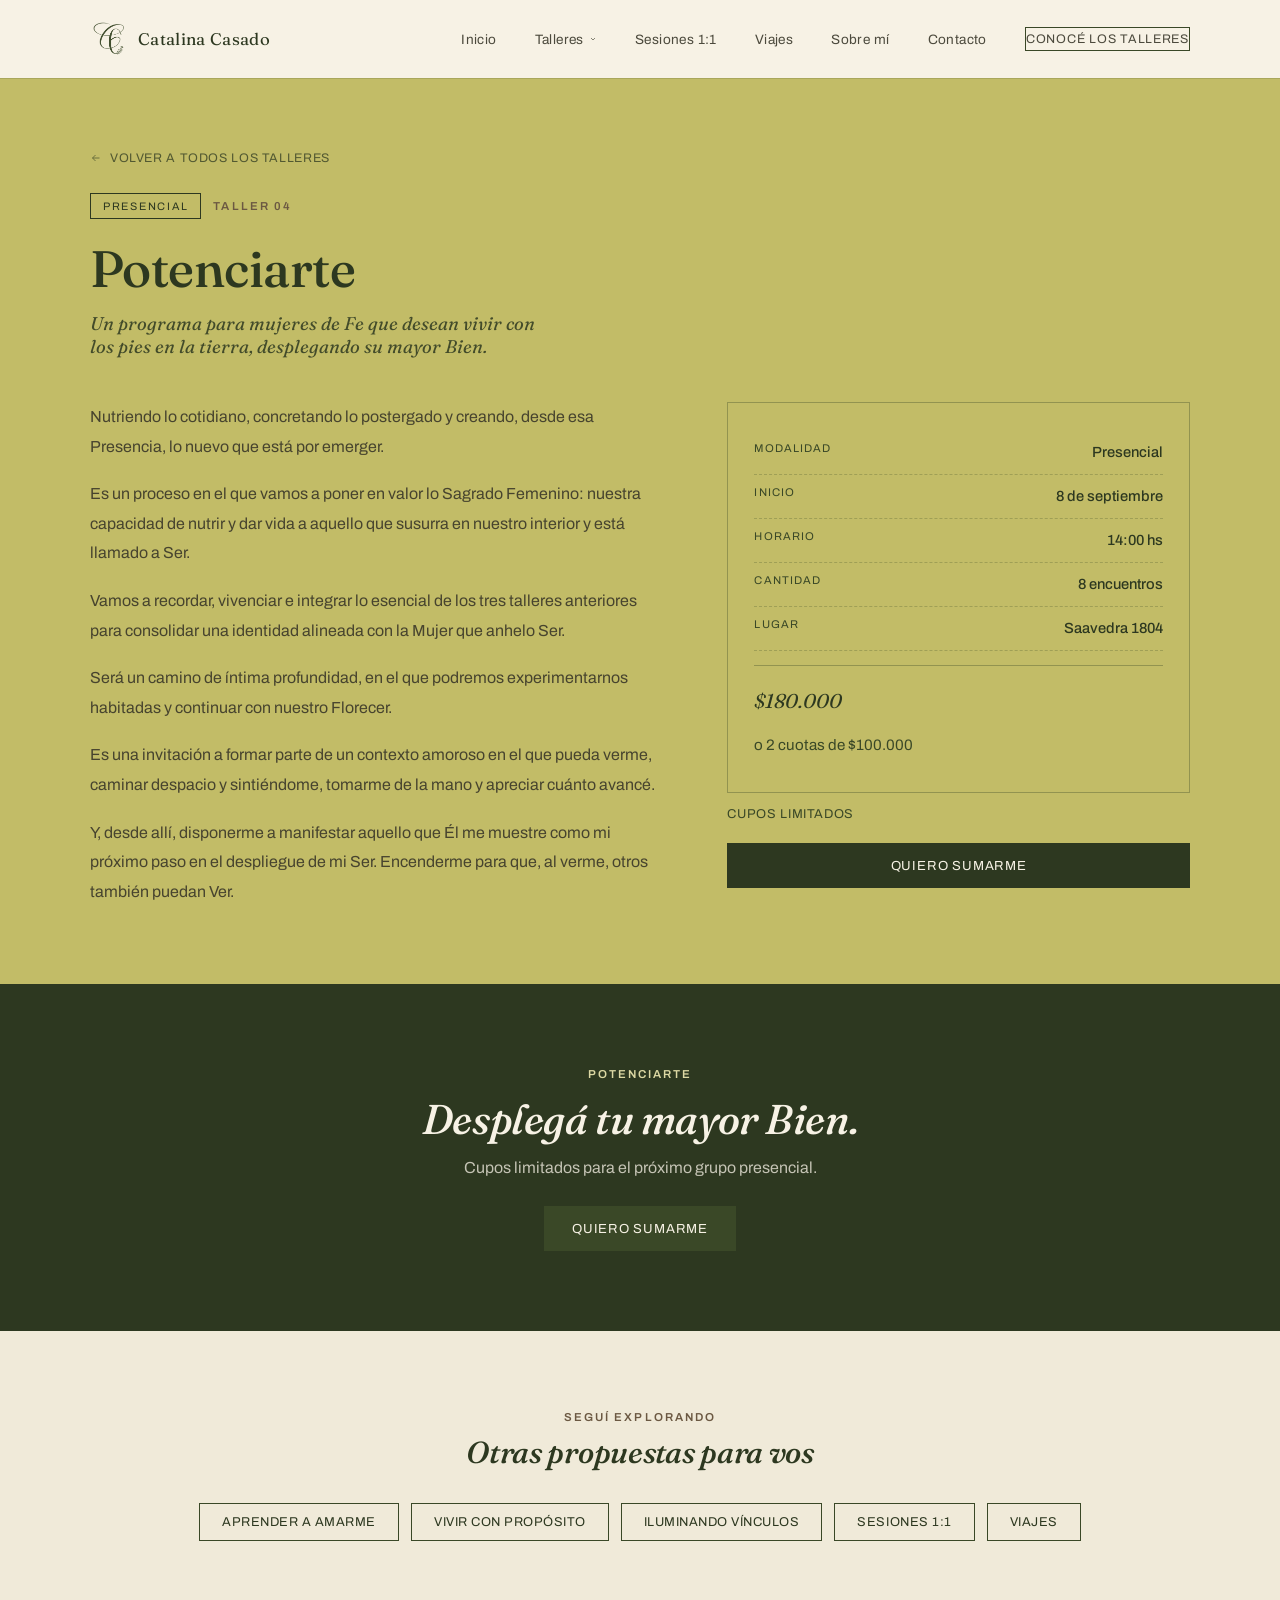
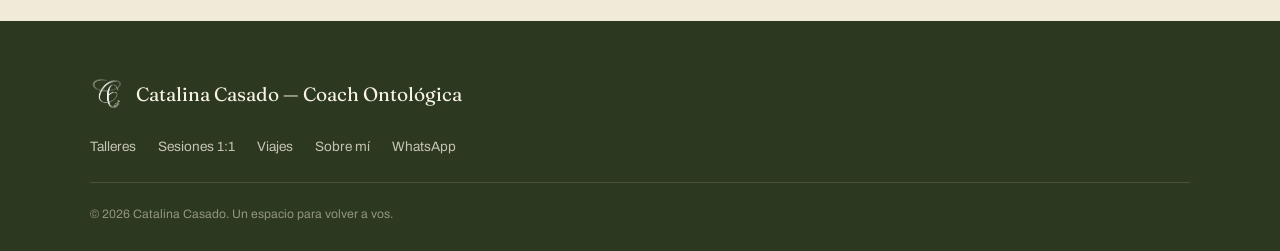
==== commit 6d42bae3: "Add files via upload" ====
--- a/potenciarte.html
+++ b/potenciarte.html
@@ -96,7 +96,7 @@
           <div class="drow"><span class="dlabel">Horario</span><span class="dval">14:00 hs</span></div>
           <div class="drow"><span class="dlabel">Cantidad</span><span class="dval">8 encuentros</span></div>
           <div class="drow"><span class="dlabel">Lugar</span><span class="dval">Saavedra 1804</span></div>
-          <div class="price-line">$180<br><span style="font-size:.95rem;font-style:normal;font-family:'Archivo',sans-serif;color:var(--olive-dark);">o 2 cuotas de $100</span></div>
+          <div class="price-line">$180.000<br><span style="font-size:.95rem;font-style:normal;font-family:'Archivo',sans-serif;color:var(--olive-dark);">o 2 cuotas de $100.000</span></div>
         </div>
         <p style="margin-top:14px;font-size:.8rem;letter-spacing:.05em;text-transform:uppercase;color:var(--olive-dark);">Cupos limitados</p>
         <a href="https://wa.link/ipgfh4" target="_blank" rel="noopener" class="btn-primary" style="margin-top:22px;width:100%;justify-content:center;background:var(--olive-darker);">
--- a/styles.css
+++ b/styles.css
@@ -741,18 +741,20 @@
 
 /* ================= VIAJES (sensorial) ================= */
 .viaje-hero{
-  position:relative;min-height:92vh;display:flex;align-items:flex-end;overflow:hidden;
-}
-.viaje-hero img{position:absolute;inset:0;width:100%;height:100%;object-fit:cover;object-position:center 25%;}
+  position:relative;overflow:hidden;
+  display:flex;align-items:flex-end;
+  aspect-ratio:4/5;
+}
+.viaje-hero img{position:absolute;inset:0;width:100%;height:100%;object-fit:cover;object-position:center 40%;}
 .viaje-hero::after{
   content:'';position:absolute;inset:0;
-  background:linear-gradient(180deg, rgba(30,38,22,0.35) 0%, rgba(30,38,22,0.30) 50%, rgba(24,30,17,0.88) 100%);
-}
-.viaje-hero .wrap{position:relative;z-index:2;padding:150px 0 70px;}
+  background:linear-gradient(180deg, rgba(30,38,22,0.30) 0%, rgba(30,38,22,0.22) 45%, rgba(24,30,17,0.88) 100%);
+}
+.viaje-hero .wrap{position:relative;z-index:2;padding:150px 0 50px;}
 .viaje-hero .eyebrow{color:var(--mustard-soft);}
 .viaje-hero h1{
   color:var(--cream);font-style:italic;font-weight:500;
-  font-size:clamp(2rem,6vw,3.2rem);max-width:16ch;margin-top:14px;
+  font-size:clamp(1.8rem,6vw,3.2rem);max-width:16ch;margin-top:14px;
 }
 .viaje-hero p{color:rgba(247,242,229,0.82);margin-top:18px;max-width:44ch;font-size:1.02rem;line-height:1.7;}
 
@@ -781,8 +783,8 @@
   max-width:44ch;color:var(--ink-soft);font-size:1.02rem;line-height:1.75;
 }
 
-.viaje-photo-band{width:100%;overflow:hidden;max-height:78vh;}
-.viaje-photo-band img{width:100%;height:100%;object-fit:cover;display:block;}
+.viaje-photo-band{width:100%;overflow:hidden;aspect-ratio:4/5;}
+.viaje-photo-band img{width:100%;height:100%;object-fit:cover;object-position:center 55%;display:block;}
 
 /* ================= SESIONES 1:1 ================= */
 .sesiones-hero{padding:150px 0 0;}
@@ -839,4 +841,10 @@
   .t-card{width:340px;}
 
   .viaje-experience .wrap{max-width:640px;}
-}
+
+  .viaje-hero{aspect-ratio:5/4;max-height:760px;width:100%;}
+  .viaje-hero img{object-position:center 68%;}
+  .viaje-hero .wrap{padding:170px 0 60px;}
+  .viaje-photo-band{aspect-ratio:5/4;max-height:640px;width:100%;}
+  .viaje-photo-band img{object-position:center 68%;}
+}
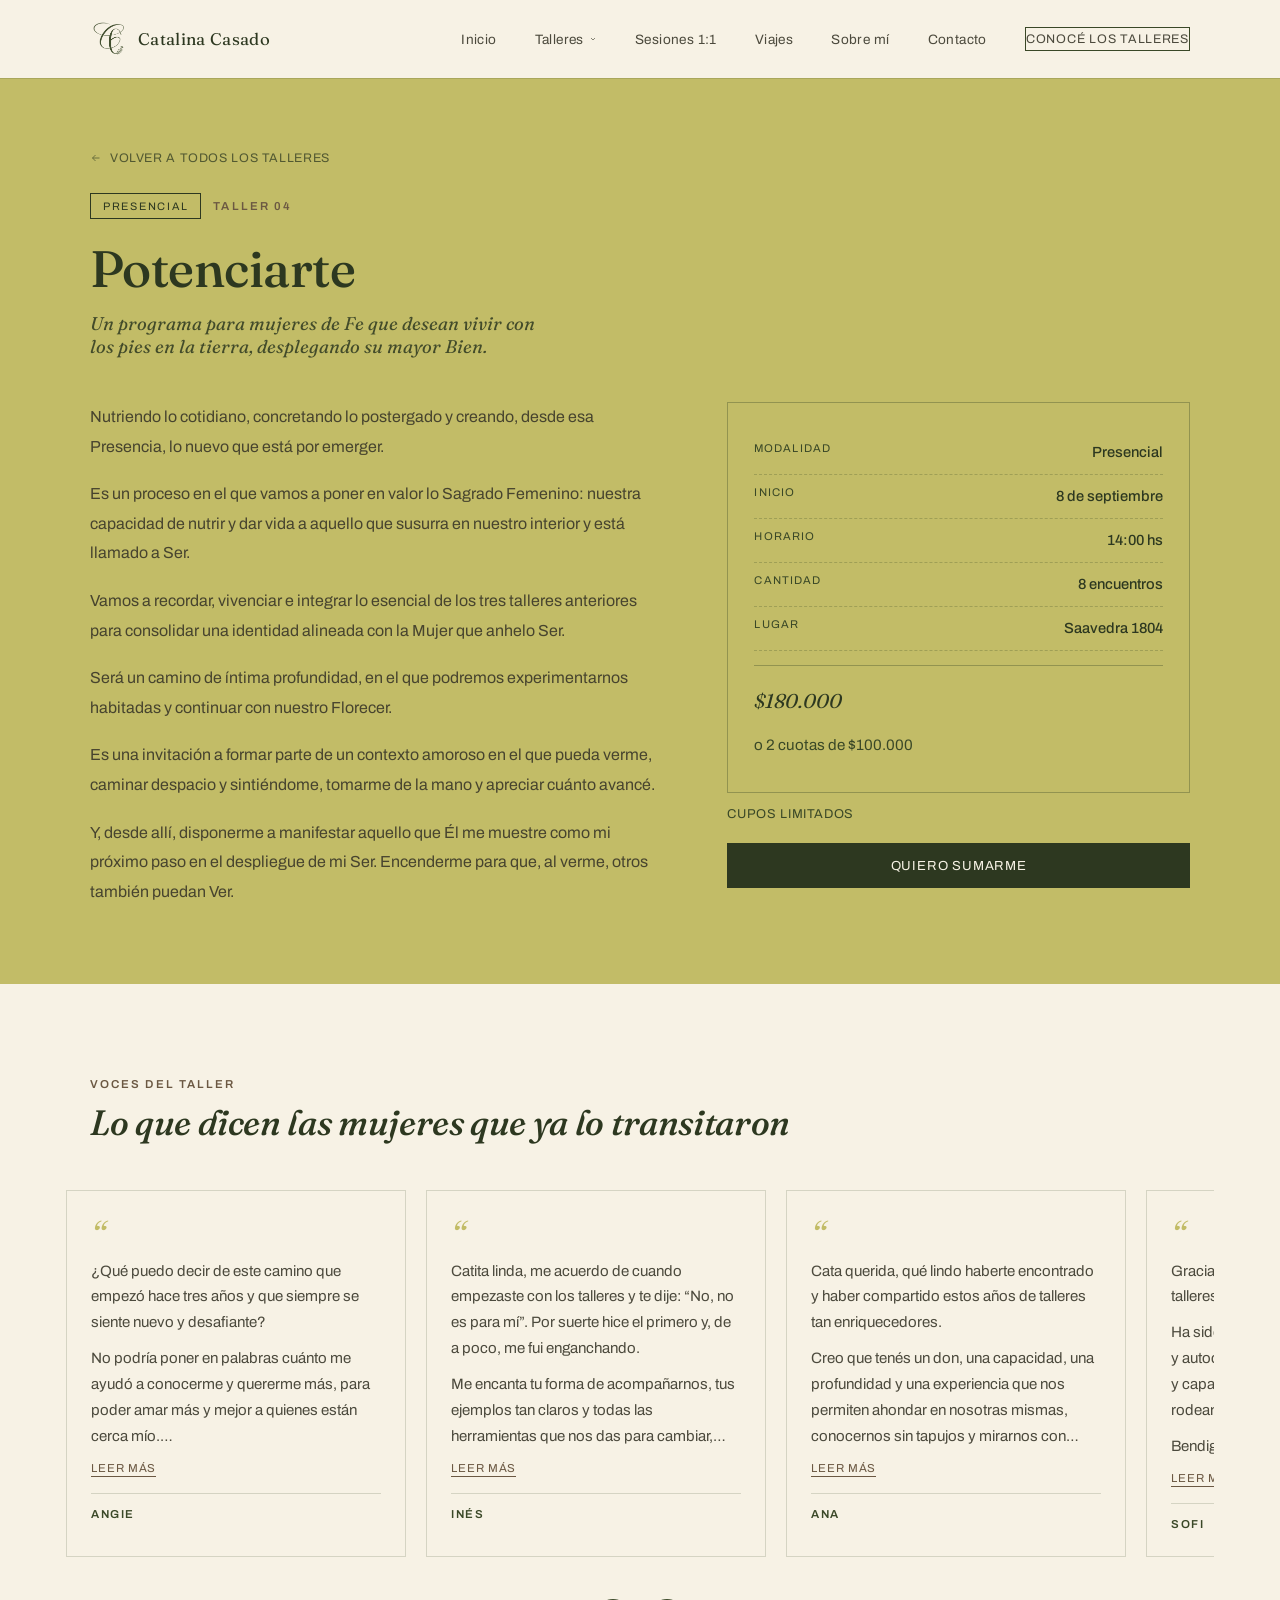
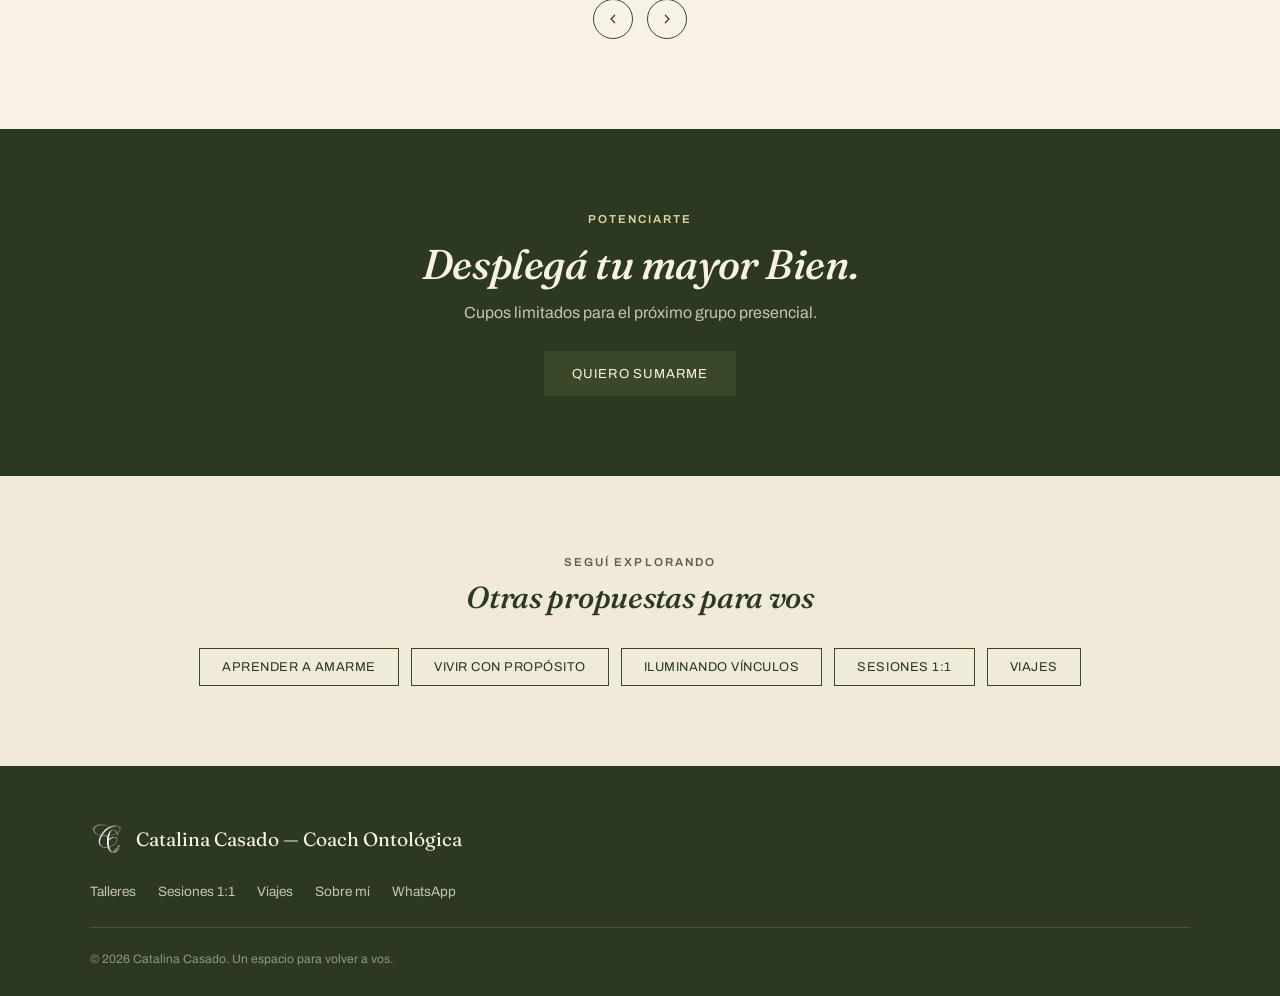
==== commit f36d3367: "Add files via upload" ====
--- a/potenciarte.html
+++ b/potenciarte.html
@@ -107,6 +107,48 @@
   </div>
 </section>
 
+<!-- ================= TESTIMONIOS ================= -->
+<section class="testimonials on-cream">
+  <div class="wrap">
+    <div class="testimonials-head reveal">
+      <span class="eyebrow">Voces del taller</span>
+      <h2>Lo que dicen las mujeres que ya lo transitaron</h2>
+    </div>
+    <div class="carousel-wrap reveal">
+      <div class="carousel">
+      <div class="t-card">
+        <span class="t-mark">&ldquo;</span>
+        <div class="t-quote"><p>¿Qué puedo decir de este camino que empezó hace tres años y que siempre se siente nuevo y desafiante?</p><p style='margin-top:10px;'>No podría poner en palabras cuánto me ayudó a conocerme y quererme más, para poder amar más y mejor a quienes están cerca mío.</p><p style='margin-top:10px;'>Es un camino de reflexión, conocimiento y despliegue gozoso, de la mano de Cata, que con su dulzura, experiencia personal y pedagogía amorosa nos lleva a lo más profundo para registrar, comprender y transformar.</p><p style='margin-top:10px;'>¡Quiero más! Me hace y nos hace mucho bien.</p><p style='margin-top:10px;'>Gracias, Cata, y gracias a todas. Este camino lo hacemos entre todas.</p></div>
+        <button class="t-more" hidden>Leer más</button>
+        <div class="t-name">ANGIE</div>
+      </div>
+      <div class="t-card">
+        <span class="t-mark">&ldquo;</span>
+        <div class="t-quote"><p>Catita linda, me acuerdo de cuando empezaste con los talleres y te dije: “No, no es para mí”. Por suerte hice el primero y, de a poco, me fui enganchando.</p><p style='margin-top:10px;'>Me encanta tu forma de acompañarnos, tus ejemplos tan claros y todas las herramientas que nos das para cambiar, crecer y mejorar la relación con nuestros vínculos, con Dios y conmigo misma.</p><p style='margin-top:10px;'>Además, se formó un grupo de lujo, que ayuda a abrir el corazón y en el que todas estamos en la misma: queriendo siempre mejorar.</p><p style='margin-top:10px;'>Gracias, Cata. Gracias, chicas. Es un placer compartir este camino con ustedes.</p><p style='margin-top:10px;'>¡Vamos por más! Las quiero a todas.</p></div>
+        <button class="t-more" hidden>Leer más</button>
+        <div class="t-name">INÉS</div>
+      </div>
+      <div class="t-card">
+        <span class="t-mark">&ldquo;</span>
+        <div class="t-quote"><p>Cata querida, qué lindo haberte encontrado y haber compartido estos años de talleres tan enriquecedores.</p><p style='margin-top:10px;'>Creo que tenés un don, una capacidad, una profundidad y una experiencia que nos permiten ahondar en nosotras mismas, conocernos sin tapujos y mirarnos con mucha honestidad y sabiduría.</p><p style='margin-top:10px;'>El grupo siempre es maravilloso y cada año nos aporta algo nuevo y superador.</p><p style='margin-top:10px;'>No alcanzan las palabras para plasmar esta experiencia, que siempre supera mis expectativas. Gracias por permitirme profundizar en mí, verme con total honestidad y seguir creciendo en humanidad.</p><p style='margin-top:10px;'>Espero haber podido acercarme, aunque sea un poquito, a todo lo que siento.</p></div>
+        <button class="t-more" hidden>Leer más</button>
+        <div class="t-name">ANA</div>
+      </div>
+      <div class="t-card">
+        <span class="t-mark">&ldquo;</span>
+        <div class="t-quote"><p>Gracias, Cata, por estos cuatro años de talleres compartidos.</p><p style='margin-top:10px;'>Ha sido un camino de mucha introspección y autoconocimiento; de descubrirme amada y capaz de amar más y mejor a quienes me rodean.</p><p style='margin-top:10px;'>Bendigo que te hayas animado a poner tus dones al servicio de los demás con tanta humildad, generosidad, confianza y amorosidad.</p><p style='margin-top:10px;'>Y también me agradezco a mí misma por haberme permitido abrir el corazón, descubrir la belleza que me habita y reconocer tantos dones que permanecían ocultos para mí.</p><p style='margin-top:10px;'>Aprendí que no hay límites cuando uno entra en comunión con esa luz interior que nos habita; cuando acepta su propia fragilidad e integra sus luces y sus sombras; cuando puede hacer memoria agradecida de todo lo bueno y lo difícil que la vida le regaló, porque todo eso también nos hace quienes somos.</p><p style='margin-top:10px;'>Gracias a todas, amigas del alma, con quienes venimos haciendo este camino, por su apertura, sinceridad, confianza y empatía. Cuando compartimos la vida, el corazón se expande y el camino se vuelve mucho más pleno y feliz.</p><p style='margin-top:10px;'>Y gracias a Dios, que fue quien nos reunió e hizo que nuestros caminos se encontraran.</p><p style='margin-top:10px;'>La experiencia del taller grupal me pareció profundamente enriquecedora. ¡Lo recomiendo y queremos más!</p></div>
+        <button class="t-more" hidden>Leer más</button>
+        <div class="t-name">SOFI</div>
+      </div>
+      </div>
+      <div class="car-controls">
+        <button class="car-btn prev" aria-label="Testimonios anteriores"><svg viewBox="0 0 24 24" fill="none" stroke="currentColor" stroke-width="1.8"><path d="M15 18l-6-6 6-6"/></svg></button>
+        <button class="car-btn next" aria-label="Testimonios siguientes"><svg viewBox="0 0 24 24" fill="none" stroke="currentColor" stroke-width="1.8"><path d="M9 18l6-6-6-6"/></svg></button>
+      </div>
+    </div>
+  </div>
+</section>
+
 <!-- ================= CTA FINAL ================= -->
 <section class="page-cta-band">
   <div class="wrap">
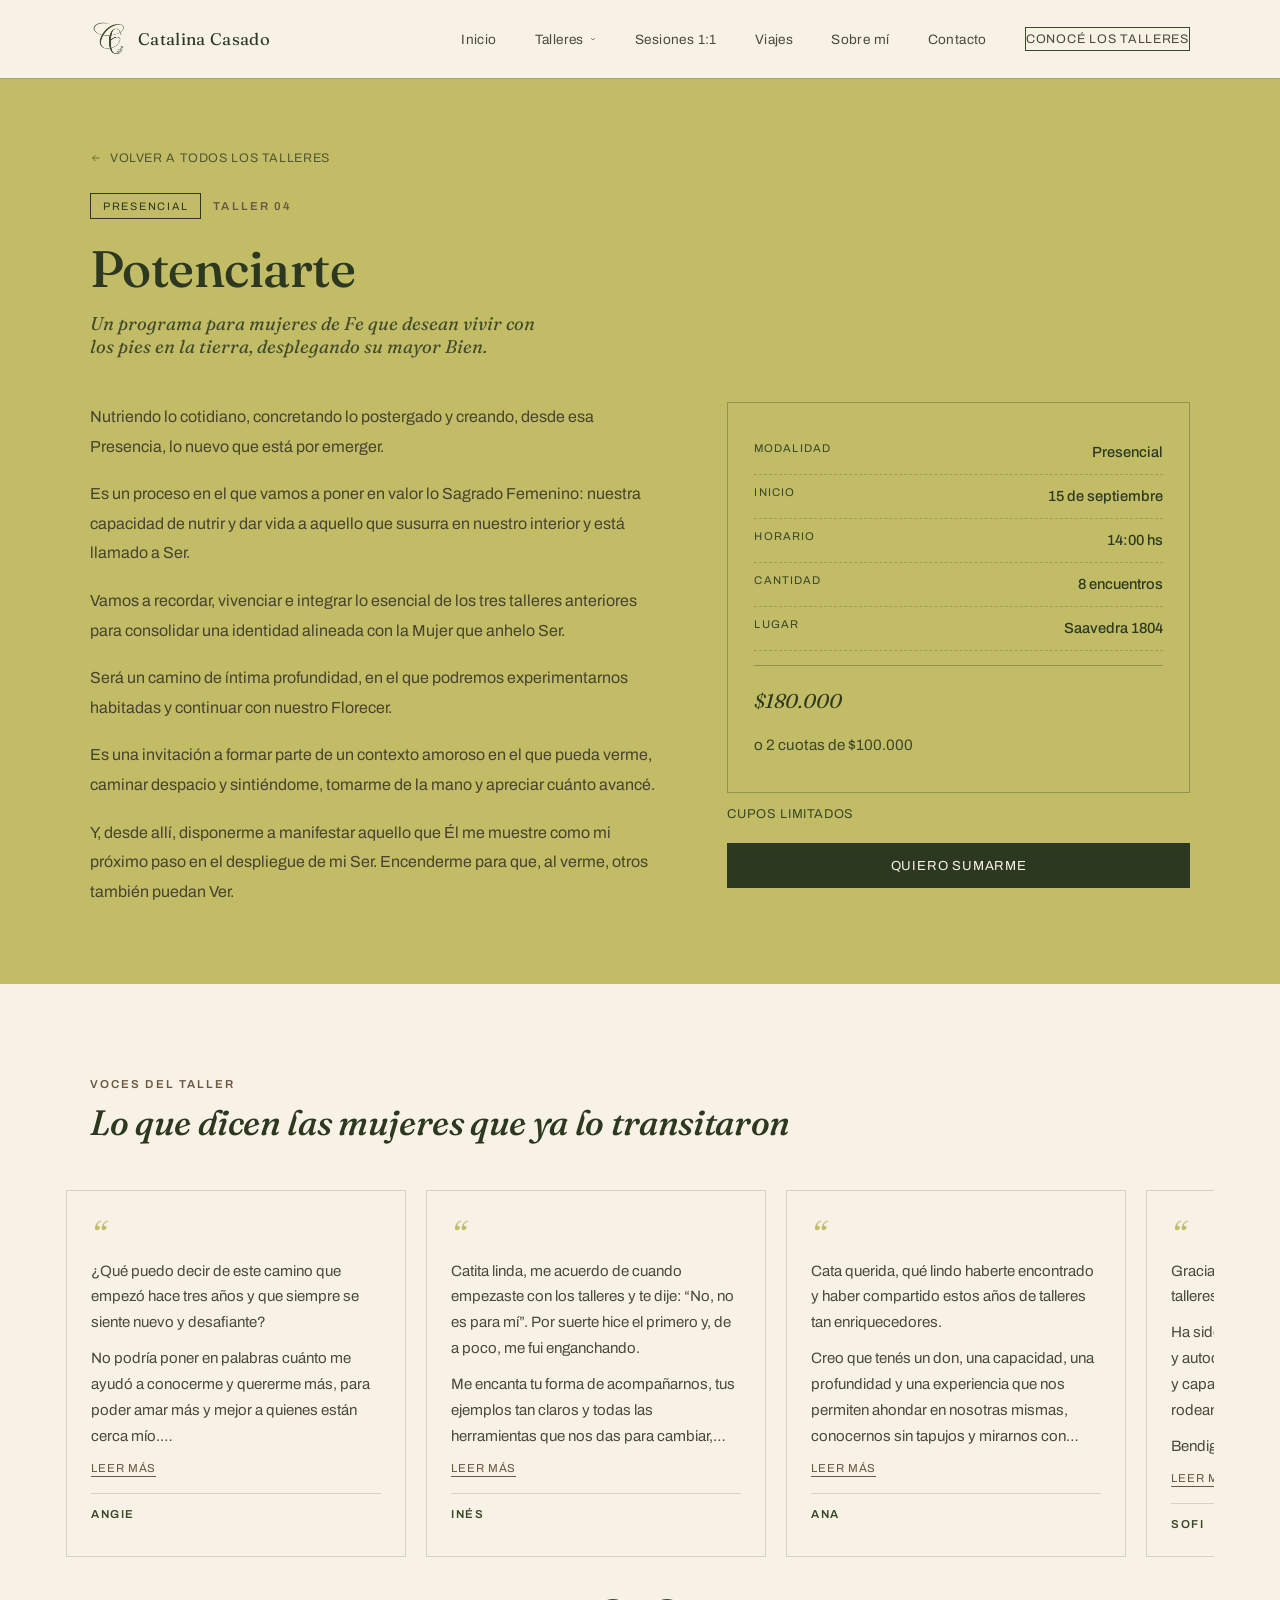
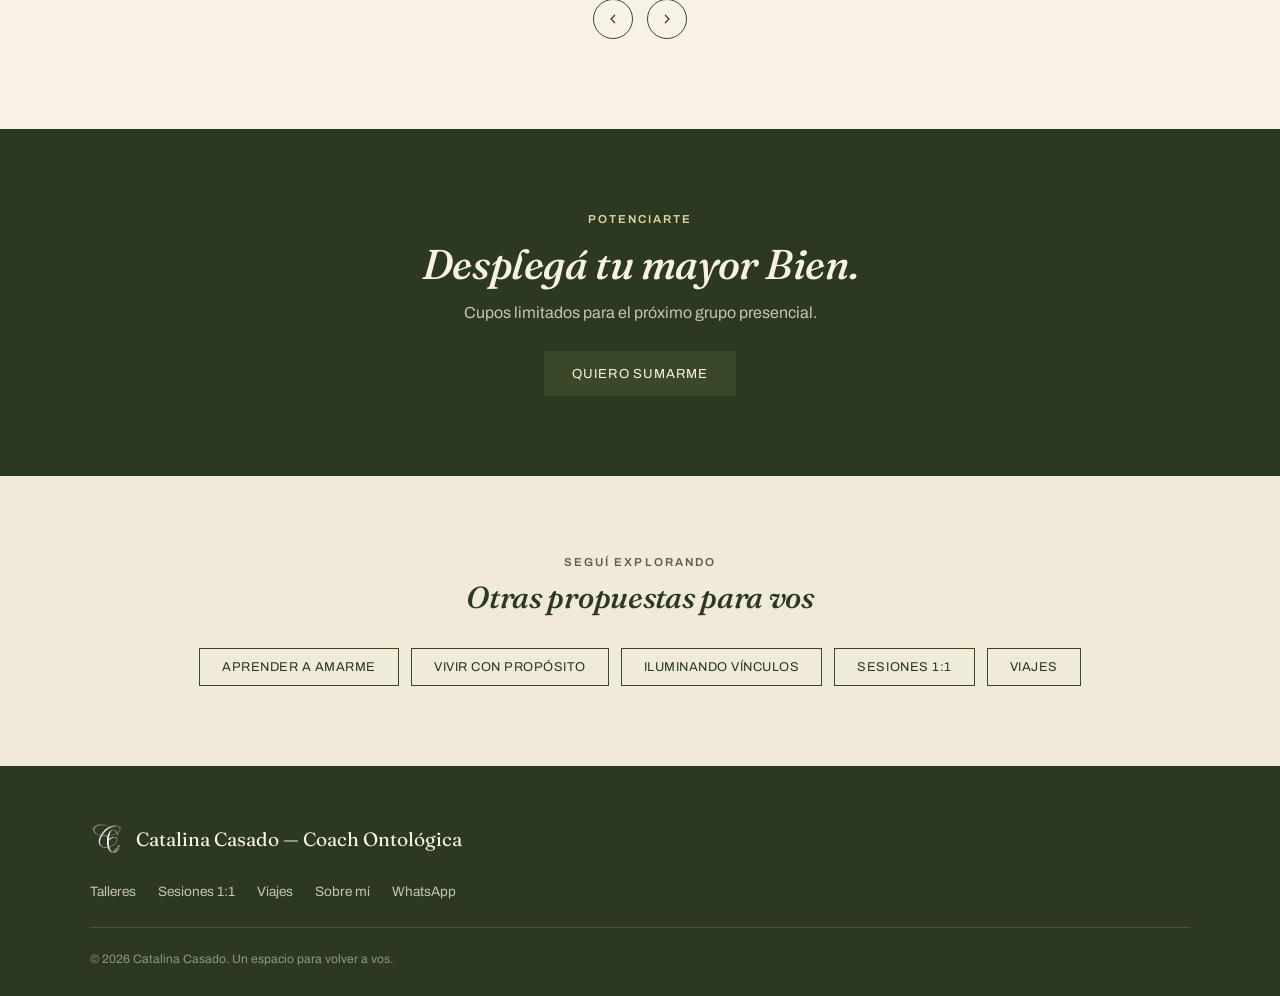
==== commit e0f96aef: "Add files via upload" ====
--- a/potenciarte.html
+++ b/potenciarte.html
@@ -92,7 +92,7 @@
       <div class="taller-right reveal">
         <div class="details-card">
           <div class="drow"><span class="dlabel">Modalidad</span><span class="dval">Presencial</span></div>
-          <div class="drow"><span class="dlabel">Inicio</span><span class="dval">8 de septiembre</span></div>
+          <div class="drow"><span class="dlabel">Inicio</span><span class="dval">15 de septiembre</span></div>
           <div class="drow"><span class="dlabel">Horario</span><span class="dval">14:00 hs</span></div>
           <div class="drow"><span class="dlabel">Cantidad</span><span class="dval">8 encuentros</span></div>
           <div class="drow"><span class="dlabel">Lugar</span><span class="dval">Saavedra 1804</span></div>
